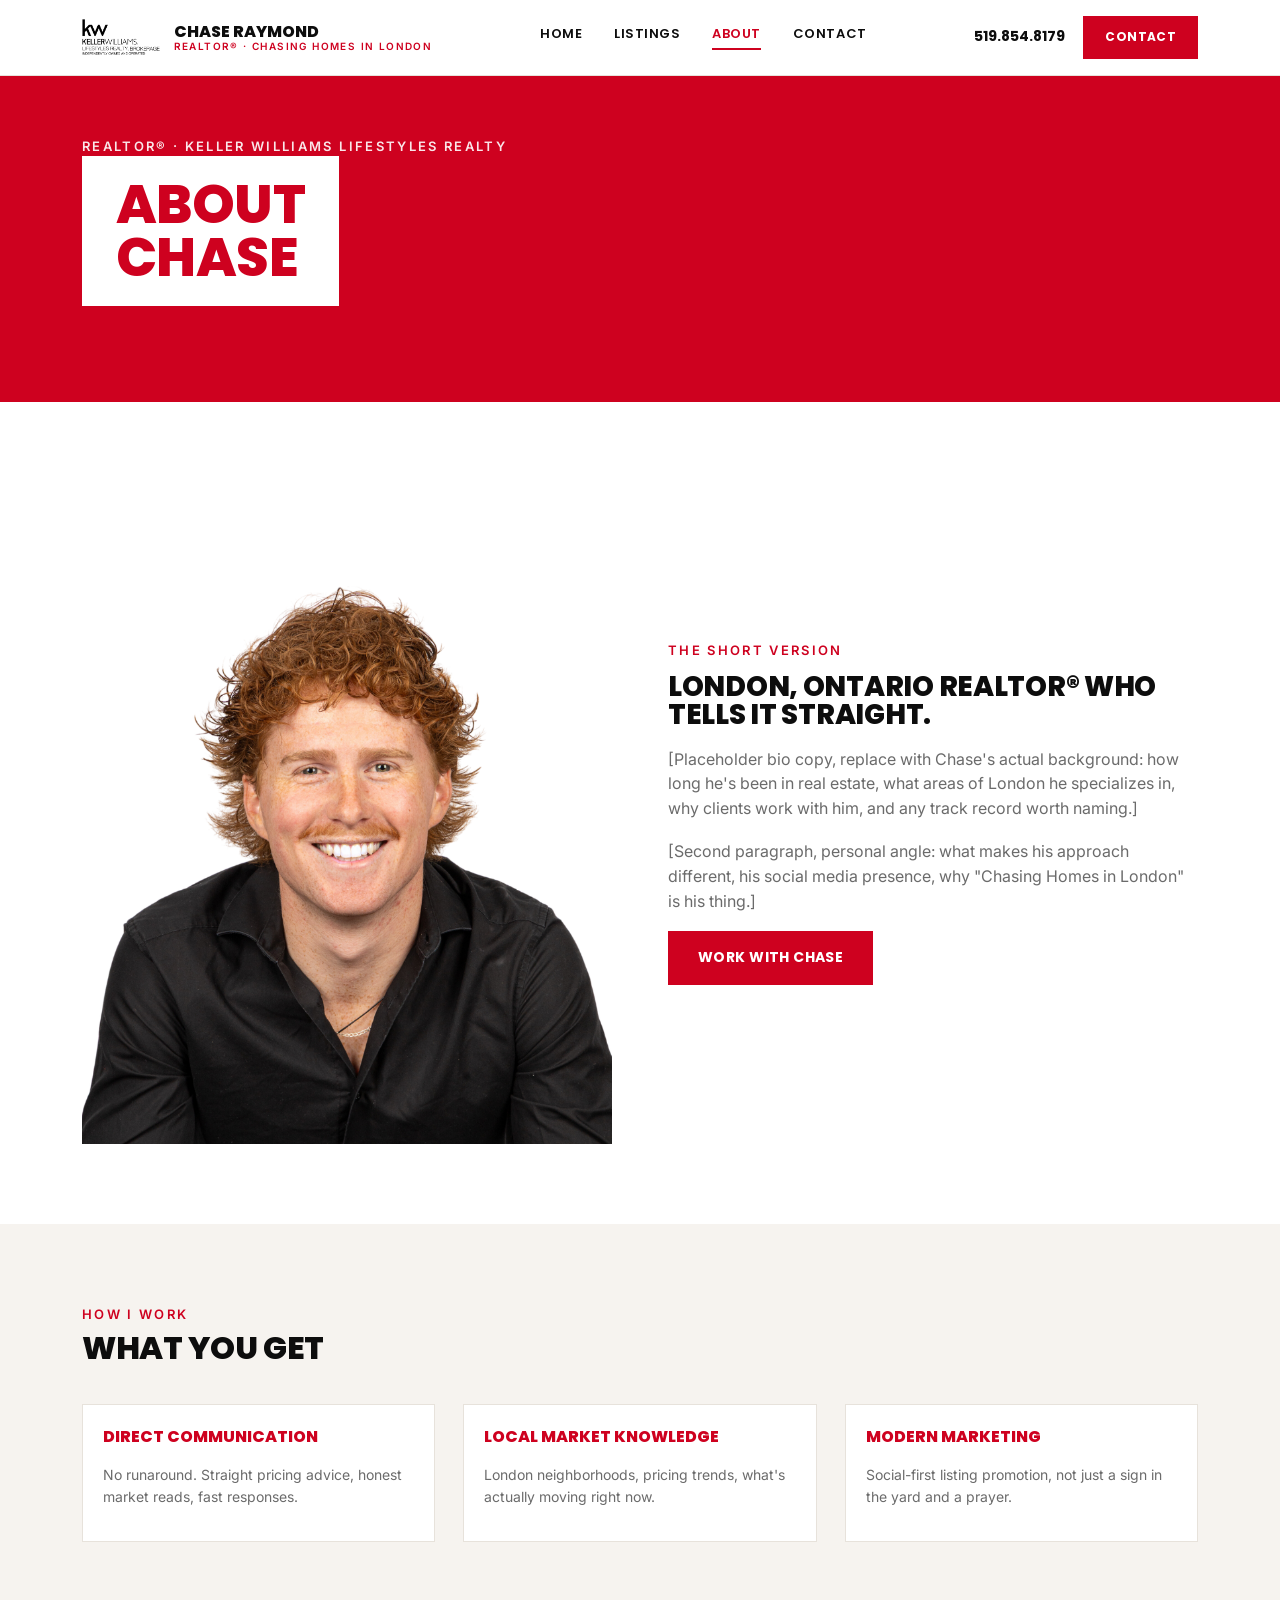
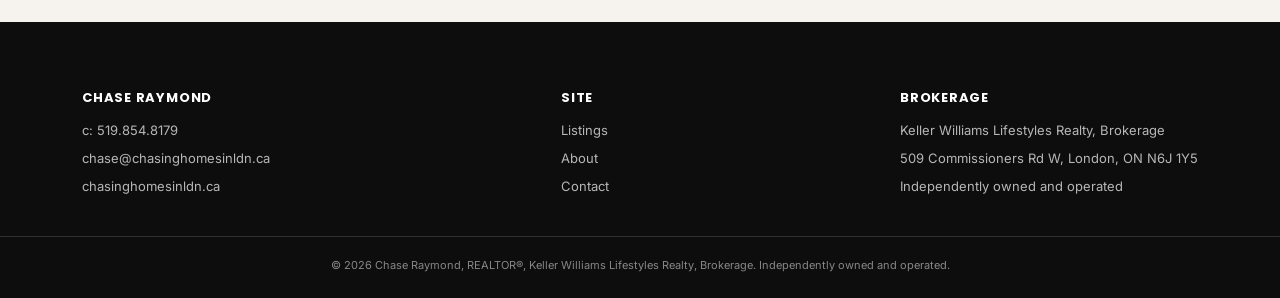
==== about.html @ 0db94415 "Add files via upload" ====
<!DOCTYPE html>
<html lang="en">
<head>
<meta charset="UTF-8">
<title>About Chase Raymond | REALTOR®, Keller Williams Lifestyles Realty</title>
<meta name="description" content="Meet Chase Raymond, a London, Ontario REALTOR® known for direct communication, local market knowledge, and modern marketing.">
<meta name="robots" content="index, follow">
<link rel="canonical" href="https://chasinghomesinldn.ca/about.html">
<meta name="viewport" content="width=device-width, initial-scale=1.0">

<meta property="og:type" content="profile">
<meta property="og:title" content="About Chase Raymond | REALTOR®">
<meta property="og:description" content="London, Ontario REALTOR® known for direct communication, local market knowledge, and modern marketing.">
<meta property="og:url" content="https://chasinghomesinldn.ca/about.html">
<meta property="og:image" content="https://chasinghomesinldn.ca/assets/og-image.jpg">
<meta property="og:locale" content="en_CA">

<meta name="twitter:card" content="summary_large_image">
<meta name="twitter:title" content="About Chase Raymond | REALTOR®">
<meta name="twitter:image" content="https://chasinghomesinldn.ca/assets/og-image.jpg">

<link rel="preconnect" href="https://fonts.googleapis.com">
<link href="https://fonts.googleapis.com/css2?family=Poppins:wght@400;600;700;800&family=Inter:wght@400;500;600&display=swap" rel="stylesheet">
<link rel="stylesheet" href="css/style.css">
</head>
<body>

<header class="site-header">
  <div class="nav-inner">
    <a class="nav-brand" href="index.html">
      <img src="assets/kw-logo-white.png" alt="Keller Williams" style="filter:invert(1) grayscale(1) brightness(0);">
      <span class="name">Chase Raymond<span>REALTOR® · Chasing Homes in London</span></span>
    </a>
    <nav class="nav-links">
      <a href="index.html">Home</a>
      <a href="listings.html">Listings</a>
      <a href="about.html" class="active">About</a>
      <a href="contact.html">Contact</a>
    </nav>
    <div class="nav-cta">
      <a href="tel:5198548179" class="nav-phone">519.854.8179</a>
      <a href="contact.html" class="btn btn-primary" style="padding:10px 20px;font-size:12px;">Contact</a>
      <button class="menu-toggle">&#9776;</button>
    </div>
  </div>
</header>

<section class="hero" style="padding:60px 0 70px;">
  <div class="wrap">
    <div class="eyebrow">Realtor® · Keller Williams Lifestyles Realty</div>
    <div class="panel"><h1>About<br>Chase</h1></div>
  </div>
</section>

<section class="alt">
  <div class="wrap split">
    <img class="photo-block" src="assets/Agent headshot.png" alt="Chase Raymond, REALTOR®">
    <div>
      <div class="eyebrow">The short version</div>
      <h2 style="font-size:28px;margin:12px 0 18px;">London, Ontario REALTOR® who tells it straight.</h2>
      <p style="color:var(--grey);font-size:16px;margin-bottom:18px;">
        [Placeholder bio copy, replace with Chase's actual background: how long he's been in real estate, what areas of London he specializes in, why clients work with him, and any track record worth naming.]
      </p>
      <p style="color:var(--grey);font-size:16px;margin-bottom:18px;">
        [Second paragraph, personal angle: what makes his approach different, his social media presence, why "Chasing Homes in London" is his thing.]
      </p>
      <a href="contact.html" class="btn btn-primary">Work With Chase</a>
    </div>
  </div>
</section>

<section>
  <div class="wrap">
    <div class="section-head">
      <div class="eyebrow">How I work</div>
      <h2>What you get</h2>
    </div>
    <div class="listing-grid">
      <div class="listing-card"><div class="body">
        <div style="font-family:'Poppins',sans-serif;font-weight:800;text-transform:uppercase;color:var(--red);margin-bottom:8px;">Direct communication</div>
        <p style="font-size:14px;color:var(--grey);">No runaround. Straight pricing advice, honest market reads, fast responses.</p>
      </div></div>
      <div class="listing-card"><div class="body">
        <div style="font-family:'Poppins',sans-serif;font-weight:800;text-transform:uppercase;color:var(--red);margin-bottom:8px;">Local market knowledge</div>
        <p style="font-size:14px;color:var(--grey);">London neighborhoods, pricing trends, what's actually moving right now.</p>
      </div></div>
      <div class="listing-card"><div class="body">
        <div style="font-family:'Poppins',sans-serif;font-weight:800;text-transform:uppercase;color:var(--red);margin-bottom:8px;">Modern marketing</div>
        <p style="font-size:14px;color:var(--grey);">Social-first listing promotion, not just a sign in the yard and a prayer.</p>
      </div></div>
    </div>
  </div>
</section>

<footer class="site-footer">
  <div class="wrap">
    <div class="col">
      <h4>Chase Raymond</h4>
      <a href="tel:5198548179">c: 519.854.8179</a>
      <a href="mailto:chase@chasinghomesinldn.ca">chase@chasinghomesinldn.ca</a>
      <a href="index.html">chasinghomesinldn.ca</a>
    </div>
    <div class="col">
      <h4>Site</h4>
      <a href="listings.html">Listings</a>
      <a href="about.html">About</a>
      <a href="contact.html">Contact</a>
    </div>
    <div class="col">
      <h4>Brokerage</h4>
      <a href="https://kwlifestyles.kw.com/" target="_blank" rel="noopener">Keller Williams Lifestyles Realty, Brokerage</a>
      <a href="https://www.google.com/maps/search/?api=1&query=509+Commissioners+Rd+W%2C+London%2C+ON+N6J+1Y5" target="_blank" rel="noopener">509 Commissioners Rd W, London, ON N6J 1Y5</a>
      <span style="display:block;font-size:13px;margin-bottom:8px;">Independently owned and operated</span>
    </div>
  </div>
  <div class="legal">&copy; 2026 Chase Raymond, REALTOR®, Keller Williams Lifestyles Realty, Brokerage. Independently owned and operated.</div>
</footer>

<script src="js/listings.js"></script>
</body>
</html>
---- css/style.css ----
/* ============================================
   Chase Raymond, Brand System Stylesheet
   Built from Brand Guidelines v1.0
   ============================================ */

:root{
  --red:#CE011F;
  --red-dark:#A50019;
  --black:#0D0D0D;
  --white:#FFFFFF;
  --offwhite:#F6F3EF;
  --grey:#6B6B6B;
  --line:#E7E2DB;
  --maxw:1180px;
}

*{box-sizing:border-box;}
html{scroll-behavior:smooth;}
body{
  margin:0;
  font-family:'Inter',sans-serif;
  color:var(--black);
  background:var(--offwhite);
  line-height:1.55;
}
img{max-width:100%;display:block;}
a{color:inherit;text-decoration:none;}

h1,h2,h3,.headline{
  font-family:'Poppins',sans-serif;
  font-weight:800;
  text-transform:uppercase;
  margin:0;
  line-height:1;
  letter-spacing:-0.01em;
}

.eyebrow{
  font-family:'Inter',sans-serif;
  font-weight:600;
  letter-spacing:0.18em;
  text-transform:uppercase;
  font-size:13px;
  color:var(--red);
}

.wrap{max-width:var(--maxw);margin:0 auto;padding:0 32px;}

/* ---------- Buttons ---------- */
.btn{
  display:inline-block;
  font-family:'Poppins',sans-serif;
  font-weight:700;
  text-transform:uppercase;
  letter-spacing:0.03em;
  font-size:14px;
  padding:14px 28px;
  border:2px solid transparent;
  cursor:pointer;
}
.btn-primary{background:var(--red);color:var(--white);}
.btn-primary:hover{background:var(--red-dark);}
.btn-outline{background:transparent;color:var(--white);border-color:var(--white);}
.btn-outline:hover{background:var(--white);color:var(--red);}
.btn-dark{background:var(--black);color:var(--white);}

/* ---------- Header / Nav ---------- */
header.site-header{
  background:var(--white);
  border-bottom:1px solid var(--line);
  position:sticky;
  top:0;
  z-index:50;
}
.nav-inner{
  display:flex;
  align-items:center;
  justify-content:space-between;
  padding:16px 32px;
  max-width:var(--maxw);
  margin:0 auto;
}
.nav-brand{display:flex;align-items:center;gap:14px;}
.nav-brand img{height:36px;width:auto;}
.nav-brand .name{
  font-family:'Poppins',sans-serif;
  font-weight:800;
  text-transform:uppercase;
  font-size:16px;
  color:var(--black);
  line-height:1.1;
}
.nav-brand .name span{display:block;font-family:'Inter',sans-serif;font-weight:600;font-size:10px;letter-spacing:0.14em;color:var(--red);text-transform:uppercase;}
nav.nav-links{display:flex;gap:32px;}
nav.nav-links a{
  font-family:'Poppins',sans-serif;
  font-weight:600;
  font-size:13px;
  text-transform:uppercase;
  letter-spacing:0.04em;
  color:var(--black);
  padding-bottom:4px;
  border-bottom:2px solid transparent;
}
nav.nav-links a:hover, nav.nav-links a.active{border-bottom-color:var(--red);color:var(--red);}
.nav-cta{display:flex;align-items:center;gap:18px;}
.nav-phone{font-family:'Poppins',sans-serif;font-weight:700;font-size:14px;}
.menu-toggle{display:none;background:none;border:none;font-size:26px;cursor:pointer;}

@media (max-width:860px){
  nav.nav-links{
    position:absolute;top:100%;left:0;right:0;
    background:var(--white);
    flex-direction:column;
    padding:20px 32px;
    border-bottom:1px solid var(--line);
    display:none;
    gap:18px;
  }
  nav.nav-links.open{display:flex;}
  .menu-toggle{display:block;}
  .nav-phone{display:none;}
}

/* ---------- Hero / Offset Block ---------- */
.hero{
  background:var(--red);
  color:var(--white);
  padding:90px 0 100px;
  position:relative;
  overflow:hidden;
}
.hero .wrap{position:relative;z-index:2;}
.hero .panel{
  background:var(--white);
  color:var(--red);
  display:inline-block;
  padding:22px 34px;
  margin-bottom:26px;
}
.hero .panel h1{font-size:54px;line-height:0.98;}
.hero .eyebrow{color:var(--white);opacity:0.9;}
.hero p.sub{
  font-size:18px;
  max-width:520px;
  margin:20px 0 32px;
  color:rgba(255,255,255,0.92);
}
.hero .actions{display:flex;gap:16px;flex-wrap:wrap;}

@media (max-width:640px){
  .hero .panel h1{font-size:38px;}
}

/* ---------- Section shell ---------- */
section{padding:80px 0;}
section.alt{background:var(--white);}
.section-head{margin-bottom:40px;max-width:640px;}
.section-head h2{font-size:32px;margin-top:8px;}
.section-head p{color:var(--grey);font-size:15px;margin-top:10px;}

/* ---------- Listing Cards ---------- */
.listing-grid{
  display:grid;
  grid-template-columns:repeat(auto-fit,minmax(300px,1fr));
  gap:28px;
}
.listing-card{
  background:var(--white);
  border:1px solid var(--line);
  overflow:hidden;
}
.listing-card .photo{
  height:200px;
  background:linear-gradient(135deg,var(--red),var(--red-dark));
  display:flex;
  align-items:center;
  justify-content:center;
  color:rgba(255,255,255,0.7);
  font-family:'Poppins',sans-serif;
  font-size:12px;
  text-transform:uppercase;
  letter-spacing:0.1em;
  position:relative;
}
.listing-card .tag{
  position:absolute;top:14px;left:14px;
  background:var(--white);color:var(--red);
  font-family:'Poppins',sans-serif;font-weight:800;font-size:11px;
  text-transform:uppercase;letter-spacing:0.05em;
  padding:6px 12px;
}
.listing-card .body{padding:20px;}
.listing-card .price{font-family:'Poppins',sans-serif;font-weight:800;font-size:22px;color:var(--red);}
.listing-card .addr{font-size:14px;color:var(--black);margin-top:4px;}
.listing-card .meta{font-size:13px;color:var(--grey);margin-top:10px;display:flex;gap:14px;}
.listing-card .cta{margin-top:16px;}
.listing-card .cta a{font-family:'Poppins',sans-serif;font-weight:700;font-size:12px;text-transform:uppercase;color:var(--red);border-bottom:1px solid var(--red);}

.listings-notice{
  background:var(--offwhite);
  border:1px dashed var(--grey);
  padding:16px 20px;
  font-size:13px;
  color:var(--grey);
  margin-bottom:32px;
}
.listings-notice b{color:var(--black);}

/* ---------- About / split ---------- */
.split{display:grid;grid-template-columns:1fr 1fr;gap:56px;align-items:center;}
@media (max-width:860px){.split{grid-template-columns:1fr;}}
.photo-block{
  background:var(--red);
  aspect-ratio:4/5;
  display:flex;
  align-items:center;
  justify-content:center;
  color:rgba(255,255,255,0.75);
  font-family:'Poppins',sans-serif;
  text-transform:uppercase;
  font-size:13px;
  letter-spacing:0.1em;
  text-align:center;
  padding:20px;
}
img.photo-block{
  object-fit:cover;
  padding:0;
}

/* ---------- Stats strip ---------- */
.stats{
  background:var(--black);
  color:var(--white);
  padding:48px 0;
}
.stats .wrap{display:grid;grid-template-columns:repeat(4,1fr);gap:24px;text-align:center;}
.stats .num{font-family:'Poppins',sans-serif;font-weight:800;font-size:36px;color:var(--red);}
.stats .label{font-size:12px;text-transform:uppercase;letter-spacing:0.08em;color:rgba(255,255,255,0.75);margin-top:6px;}
@media (max-width:640px){.stats .wrap{grid-template-columns:repeat(2,1fr);}}

/* ---------- Voice / quote block ---------- */
.quote-block{
  background:var(--red);
  color:var(--white);
  padding:64px 0;
  text-align:left;
}
.quote-block .panel{
  background:var(--white);color:var(--red);
  display:inline-block;padding:18px 28px;margin-bottom:20px;
}
.quote-block .panel h2{font-size:28px;}
.quote-block p{max-width:640px;font-size:16px;color:rgba(255,255,255,0.92);}

/* ---------- Contact form ---------- */
form.contact-form{display:grid;gap:18px;max-width:560px;}
form.contact-form label{
  font-family:'Poppins',sans-serif;
  font-weight:600;
  font-size:12px;
  text-transform:uppercase;
  letter-spacing:0.06em;
  color:var(--grey);
  display:block;
  margin-bottom:6px;
}
form.contact-form input,
form.contact-form textarea,
form.contact-form select{
  width:100%;
  padding:12px 14px;
  border:1px solid var(--line);
  background:var(--white);
  font-family:'Inter',sans-serif;
  font-size:14px;
}
form.contact-form textarea{min-height:120px;resize:vertical;}

.contact-info-block{background:var(--white);border:1px solid var(--line);padding:28px;}
.contact-info-block .row{display:flex;gap:14px;margin-bottom:16px;font-size:14px;}
.contact-info-block .row b{font-family:'Poppins',sans-serif;font-weight:700;min-width:70px;color:var(--red);text-transform:uppercase;font-size:12px;}

/* ---------- Footer ---------- */
footer.site-footer{
  background:var(--black);
  color:rgba(255,255,255,0.7);
  padding:48px 0 24px;
}
footer.site-footer .wrap{display:flex;justify-content:space-between;flex-wrap:wrap;gap:24px;}
footer.site-footer .col h4{
  font-family:'Poppins',sans-serif;color:var(--white);
  font-size:13px;text-transform:uppercase;letter-spacing:0.06em;margin-bottom:12px;
}
footer.site-footer a{font-size:13px;display:block;margin-bottom:8px;color:rgba(255,255,255,0.7);}
footer.site-footer a:hover{color:var(--red);}
footer.site-footer .legal{
  margin-top:32px;padding-top:20px;border-top:1px solid rgba(255,255,255,0.15);
  font-size:11px;color:rgba(255,255,255,0.5);text-align:center;
}
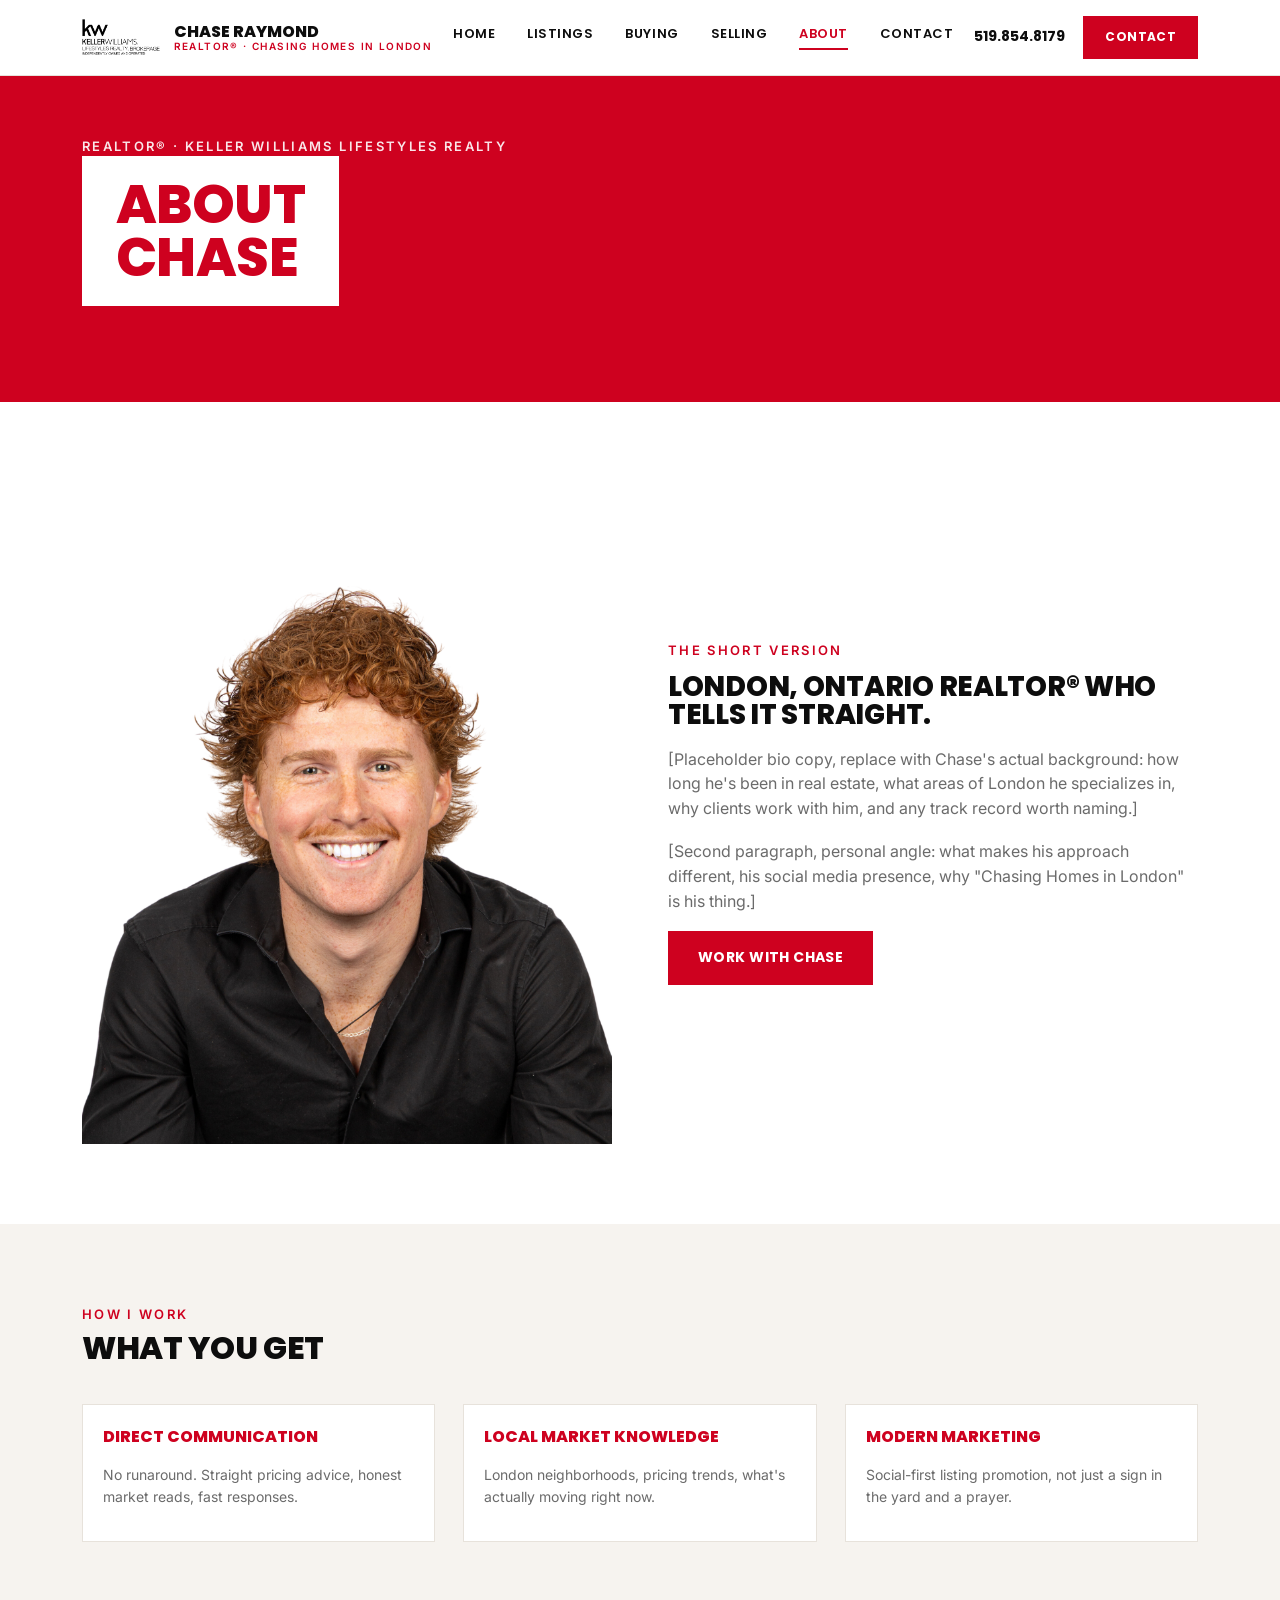
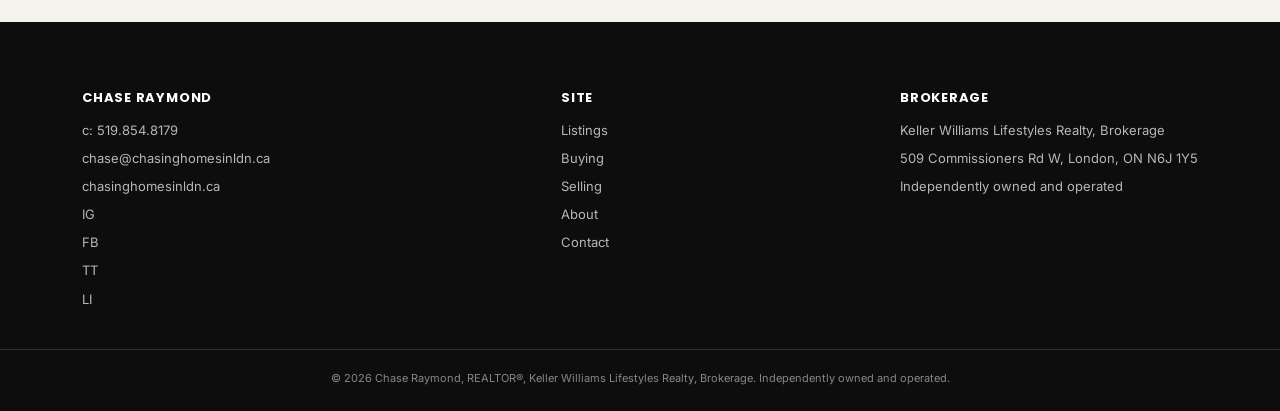
==== commit 5a453f79: "Add files via upload" ====
--- a/about.html
+++ b/about.html
@@ -34,6 +34,8 @@
     <nav class="nav-links">
       <a href="index.html">Home</a>
       <a href="listings.html">Listings</a>
+      <a href="buying.html">Buying</a>
+      <a href="selling.html">Selling</a>
       <a href="about.html" class="active">About</a>
       <a href="contact.html">Contact</a>
     </nav>
@@ -52,7 +54,7 @@
   </div>
 </section>
 
-<section class="alt">
+<section class="alt reveal">
   <div class="wrap split">
     <img class="photo-block" src="assets/Agent headshot.png" alt="Chase Raymond, REALTOR®">
     <div>
@@ -69,7 +71,7 @@
   </div>
 </section>
 
-<section>
+<section class="reveal">
   <div class="wrap">
     <div class="section-head">
       <div class="eyebrow">How I work</div>
@@ -99,10 +101,18 @@
       <a href="tel:5198548179">c: 519.854.8179</a>
       <a href="mailto:chase@chasinghomesinldn.ca">chase@chasinghomesinldn.ca</a>
       <a href="index.html">chasinghomesinldn.ca</a>
+      <div class="social-row">
+        <a href="#" aria-label="Instagram">IG</a>
+        <a href="#" aria-label="Facebook">FB</a>
+        <a href="#" aria-label="TikTok">TT</a>
+        <a href="#" aria-label="LinkedIn">LI</a>
+      </div>
     </div>
     <div class="col">
       <h4>Site</h4>
       <a href="listings.html">Listings</a>
+      <a href="buying.html">Buying</a>
+      <a href="selling.html">Selling</a>
       <a href="about.html">About</a>
       <a href="contact.html">Contact</a>
     </div>
@@ -117,5 +127,6 @@
 </footer>
 
 <script src="js/listings.js"></script>
+<script src="js/animations.js"></script>
 </body>
 </html>
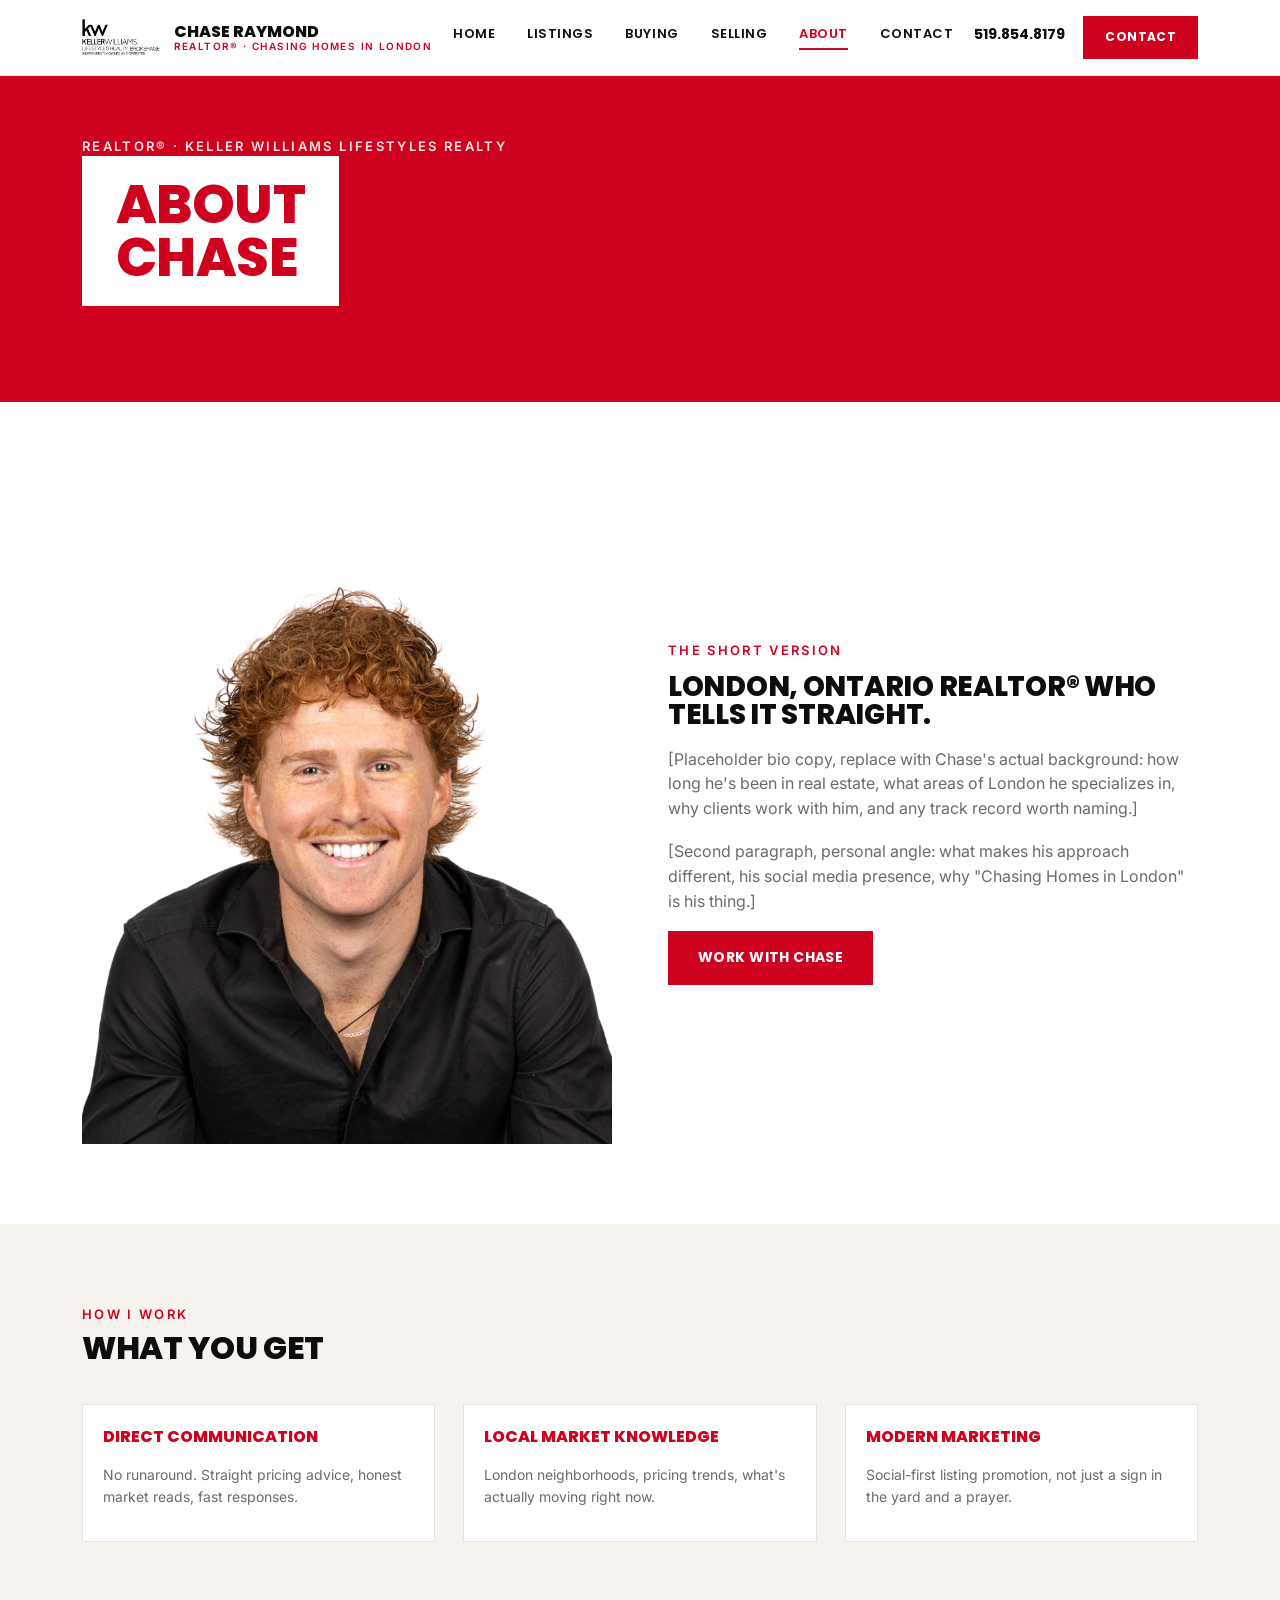
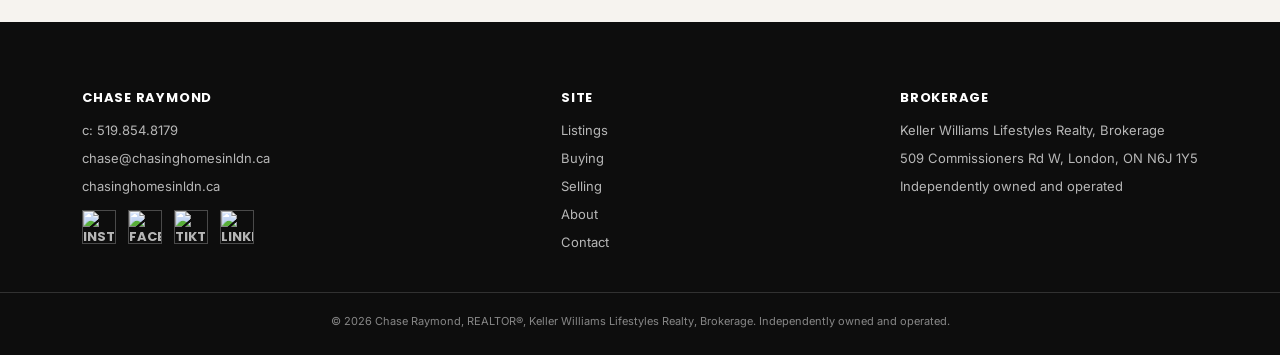
==== commit afe81e2f: "Add files via upload" ====
--- a/about.html
+++ b/about.html
@@ -102,10 +102,10 @@
       <a href="mailto:chase@chasinghomesinldn.ca">chase@chasinghomesinldn.ca</a>
       <a href="index.html">chasinghomesinldn.ca</a>
       <div class="social-row">
-        <a href="#" aria-label="Instagram">IG</a>
-        <a href="#" aria-label="Facebook">FB</a>
-        <a href="#" aria-label="TikTok">TT</a>
-        <a href="#" aria-label="LinkedIn">LI</a>
+        <a href="https://www.instagram.com/chasinghomesinldn/" target="_blank" rel="noopener" aria-label="Instagram"><img src="assets/Instagram.svg" alt="Instagram"></a>
+        <a href="https://www.facebook.com/ChasingHomesInLDN/" target="_blank" rel="noopener" aria-label="Facebook"><img src="assets/Facebook.svg" alt="Facebook"></a>
+        <a href="https://www.tiktok.com/@c.raymond30" target="_blank" rel="noopener" aria-label="TikTok"><img src="assets/Tiktok.svg" alt="TikTok"></a>
+        <a href="https://www.linkedin.com/in/chasinghomesinldn/" target="_blank" rel="noopener" aria-label="LinkedIn"><img src="assets/Linkedin.svg" alt="LinkedIn"></a>
       </div>
     </div>
     <div class="col">
--- a/css/style.css
+++ b/css/style.css
@@ -79,6 +79,7 @@
   padding:16px 32px;
   max-width:var(--maxw);
   margin:0 auto;
+  gap:16px;
 }
 .nav-brand{display:flex;align-items:center;gap:14px;}
 .nav-brand img{height:36px;width:auto;}
@@ -103,11 +104,31 @@
   border-bottom:2px solid transparent;
 }
 nav.nav-links a:hover, nav.nav-links a.active{border-bottom-color:var(--red);color:var(--red);}
-.nav-cta{display:flex;align-items:center;gap:18px;}
-.nav-phone{font-family:'Poppins',sans-serif;font-weight:700;font-size:14px;}
+.nav-cta{display:flex;align-items:center;gap:18px;flex-shrink:0;}
+.nav-phone{
+  font-family:'Poppins',sans-serif;
+  font-weight:700;
+  font-size:14px;
+  white-space:nowrap;
+  padding-bottom:4px;
+  border-bottom:2px solid transparent;
+  line-height:1.3;
+}
+.nav-phone:hover{border-bottom-color:var(--red);color:var(--red);}
 .menu-toggle{display:none;background:none;border:none;font-size:26px;cursor:pointer;}
 
-@media (max-width:860px){
+@media (max-width:1180px){
+  nav.nav-links{gap:16px;}
+  nav.nav-links a{font-size:12px;}
+  .nav-cta{gap:12px;}
+  .nav-brand .name{font-size:14px;}
+}
+
+@media (max-width:1040px){
+  .nav-phone{display:none;}
+}
+
+@media (max-width:940px){
   nav.nav-links{
     position:absolute;top:100%;left:0;right:0;
     background:var(--white);
@@ -119,7 +140,6 @@
   }
   nav.nav-links.open{display:flex;}
   .menu-toggle{display:block;}
-  .nav-phone{display:none;}
 }
 
 /* ---------- Hero / Offset Block ---------- */
@@ -150,6 +170,12 @@
 
 @media (max-width:640px){
   .hero .panel h1{font-size:38px;}
+}
+
+.hero-photo{
+  background:
+    linear-gradient(180deg, rgba(13,13,13,0.5), rgba(13,13,13,0.72)),
+    url('../assets/London%20Skyline.jpg') center/cover no-repeat;
 }
 
 /* ---------- Section shell ---------- */
@@ -299,3 +325,71 @@
   margin-top:32px;padding-top:20px;border-top:1px solid rgba(255,255,255,0.15);
   font-size:11px;color:rgba(255,255,255,0.5);text-align:center;
 }
+
+/* ---------- Social icons ---------- */
+.social-row{display:flex;gap:12px;margin-top:14px;}
+.social-row a{
+  width:34px;height:34px;
+  display:flex;align-items:center;justify-content:center;
+  border:1px solid rgba(255,255,255,0.25);
+  color:rgba(255,255,255,0.85);
+  font-family:'Poppins',sans-serif;font-weight:700;font-size:12px;
+  text-transform:uppercase;
+}
+.social-row a:hover{border-color:var(--red);color:var(--red);background:rgba(255,255,255,0.05);}
+
+/* ---------- Tabs (listings toggle) ---------- */
+.tab-row{display:flex;gap:10px;margin-bottom:28px;flex-wrap:wrap;}
+.tab-btn{
+  font-family:'Poppins',sans-serif;font-weight:700;font-size:12px;text-transform:uppercase;
+  letter-spacing:0.03em;
+  background:var(--white);border:1px solid var(--line);color:var(--black);
+  padding:10px 20px;cursor:pointer;
+}
+.tab-btn.active{background:var(--black);color:var(--white);border-color:var(--black);}
+.tab-panel{display:none;}
+.tab-panel.active{display:block;}
+
+/* ---------- Process steps ---------- */
+.process-list{counter-reset:step;display:grid;gap:20px;margin-top:8px;}
+.process-step{
+  display:grid;grid-template-columns:56px 1fr;gap:20px;
+  background:var(--white);border:1px solid var(--line);padding:22px;
+}
+.process-step .step-num{
+  counter-increment:step;
+  font-family:'Poppins',sans-serif;font-weight:800;font-size:22px;color:var(--red);
+  display:flex;align-items:flex-start;justify-content:center;
+}
+.process-step .step-num::before{content:counter(step);}
+.process-step h3{font-size:15px;text-transform:none;font-family:'Poppins',sans-serif;font-weight:700;margin-bottom:6px;}
+.process-step p{font-size:14px;color:var(--grey);margin:0;}
+
+/* ---------- Tip cards ---------- */
+.tip-grid{display:grid;grid-template-columns:repeat(auto-fit,minmax(260px,1fr));gap:20px;}
+.tip-card{background:var(--white);border:1px solid var(--line);border-left:4px solid var(--red);padding:20px;}
+.tip-card h3{font-size:14px;text-transform:none;font-family:'Poppins',sans-serif;font-weight:700;margin-bottom:8px;}
+.tip-card p{font-size:14px;color:var(--grey);margin:0;}
+
+/* ---------- Lead capture form ---------- */
+.lead-box{background:var(--black);color:var(--white);padding:40px;display:grid;grid-template-columns:1.1fr 1fr;gap:36px;align-items:center;}
+@media (max-width:760px){.lead-box{grid-template-columns:1fr;}}
+.lead-box h2{font-size:24px;color:var(--white);}
+.lead-box p{font-size:14px;color:rgba(255,255,255,0.75);margin-top:10px;}
+.lead-form{display:flex;gap:10px;flex-wrap:wrap;}
+.lead-form input[type="email"]{
+  flex:1;min-width:200px;padding:14px 16px;border:1px solid rgba(255,255,255,0.3);
+  background:rgba(255,255,255,0.05);color:var(--white);font-family:'Inter',sans-serif;font-size:14px;
+}
+.lead-form input[type="email"]::placeholder{color:rgba(255,255,255,0.5);}
+.lead-form .btn-primary{white-space:nowrap;}
+.lead-note{font-size:11px;color:rgba(255,255,255,0.5);margin-top:10px;}
+
+/* ---------- Scroll reveal ---------- */
+.reveal{opacity:0;transform:translateY(24px);transition:opacity 0.6s ease, transform 0.6s ease;}
+.reveal.in-view{opacity:1;transform:translateY(0);}
+.reveal-stagger.in-view .reveal-item{opacity:1;transform:translateY(0);}
+.reveal-item{opacity:0;transform:translateY(20px);transition:opacity 0.5s ease, transform 0.5s ease;}
+@media (prefers-reduced-motion: reduce){
+  .reveal, .reveal-item{opacity:1;transform:none;transition:none;}
+}
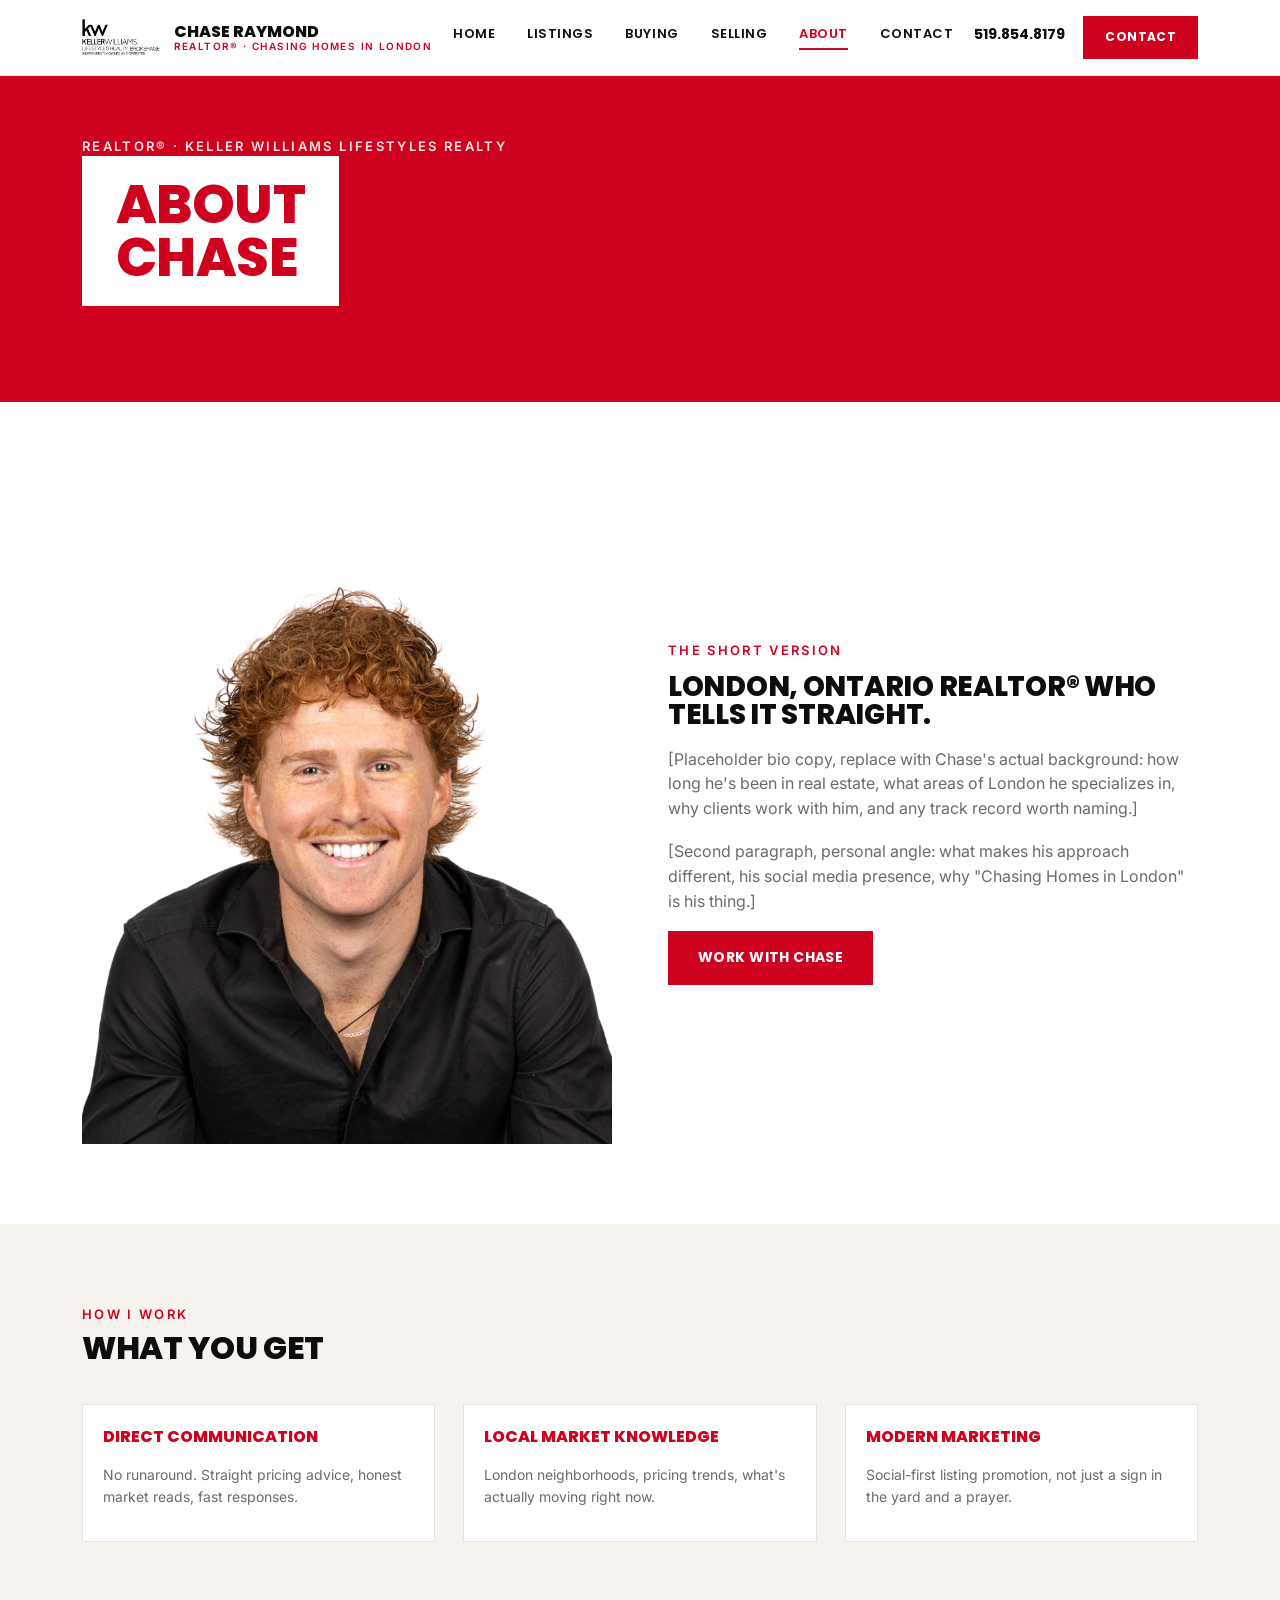
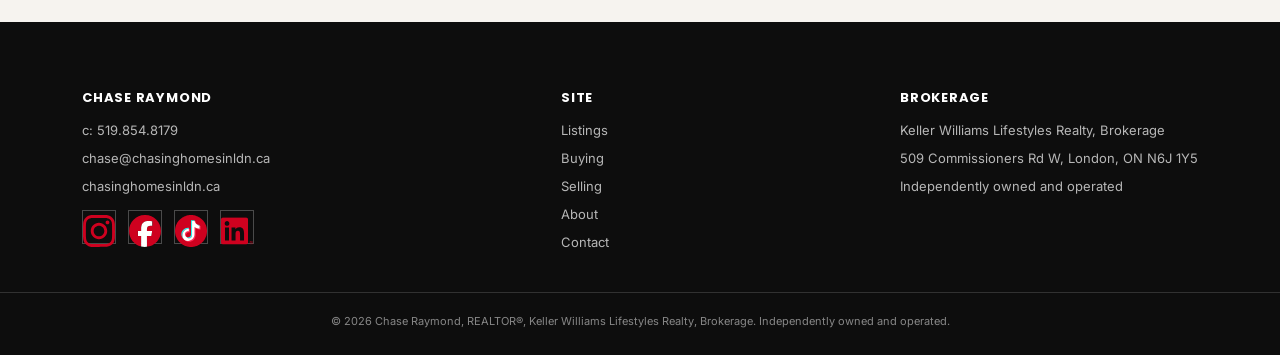
==== commit 63527d73: "Add files via upload" ====
--- a/about.html
+++ b/about.html
@@ -7,6 +7,7 @@
 <meta name="robots" content="index, follow">
 <link rel="canonical" href="https://chasinghomesinldn.ca/about.html">
 <meta name="viewport" content="width=device-width, initial-scale=1.0">
+<link rel="icon" type="image/svg+xml" href="assets/favicon.svg">
 
 <meta property="og:type" content="profile">
 <meta property="og:title" content="About Chase Raymond | REALTOR®">
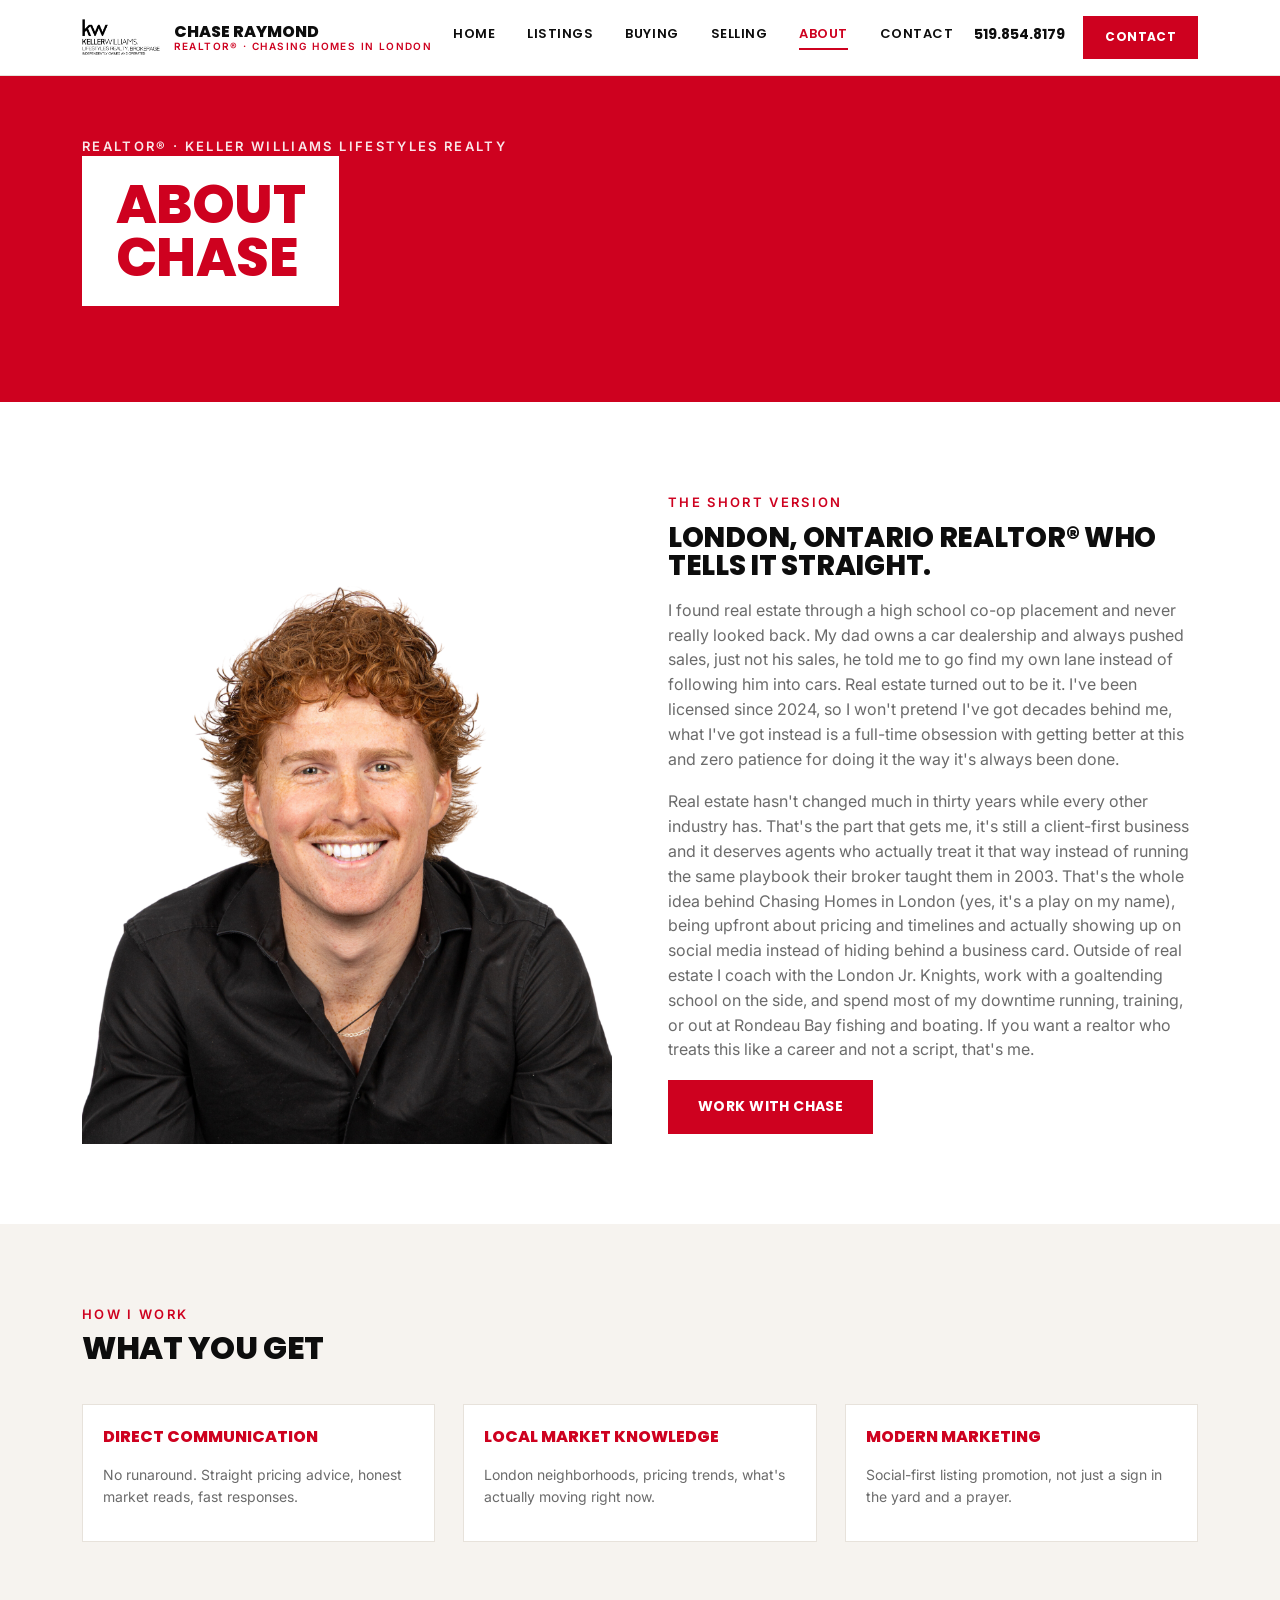
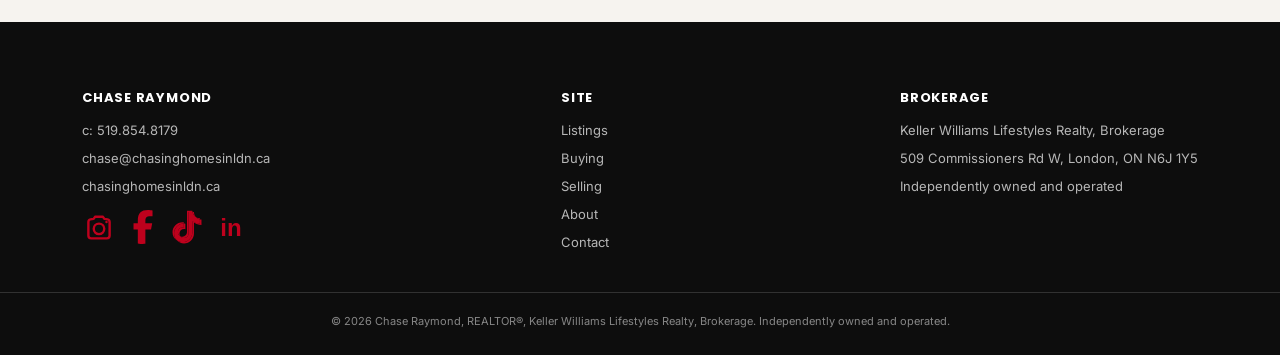
==== commit f79bba2d: "Add files via upload" ====
--- a/about.html
+++ b/about.html
@@ -62,10 +62,10 @@
       <div class="eyebrow">The short version</div>
       <h2 style="font-size:28px;margin:12px 0 18px;">London, Ontario REALTOR® who tells it straight.</h2>
       <p style="color:var(--grey);font-size:16px;margin-bottom:18px;">
-        [Placeholder bio copy, replace with Chase's actual background: how long he's been in real estate, what areas of London he specializes in, why clients work with him, and any track record worth naming.]
+        I found real estate through a high school co-op placement and never really looked back. My dad owns a car dealership and always pushed sales, just not his sales, he told me to go find my own lane instead of following him into cars. Real estate turned out to be it. I've been licensed since 2024, so I won't pretend I've got decades behind me, what I've got instead is a full-time obsession with getting better at this and zero patience for doing it the way it's always been done.
       </p>
       <p style="color:var(--grey);font-size:16px;margin-bottom:18px;">
-        [Second paragraph, personal angle: what makes his approach different, his social media presence, why "Chasing Homes in London" is his thing.]
+        Real estate hasn't changed much in thirty years while every other industry has. That's the part that gets me, it's still a client-first business and it deserves agents who actually treat it that way instead of running the same playbook their broker taught them in 2003. That's the whole idea behind Chasing Homes in London (yes, it's a play on my name), being upfront about pricing and timelines and actually showing up on social media instead of hiding behind a business card. Outside of real estate I coach with the London Jr. Knights, work with a goaltending school on the side, and spend most of my downtime running, training, or out at Rondeau Bay fishing and boating. If you want a realtor who treats this like a career and not a script, that's me.
       </p>
       <a href="contact.html" class="btn btn-primary">Work With Chase</a>
     </div>
--- a/css/style.css
+++ b/css/style.css
@@ -280,6 +280,30 @@
 .quote-block .panel h2{font-size:28px;}
 .quote-block p{max-width:640px;font-size:16px;color:rgba(255,255,255,0.92);}
 
+/* ---------- Homepage CTA split ---------- */
+.cta-split{background:var(--red);padding:70px 0;}
+.cta-split h2{
+  color:var(--white);font-family:'Poppins',sans-serif;font-weight:800;
+  text-transform:uppercase;font-size:30px;margin:6px 0 36px;
+}
+.cta-split-grid{display:grid;grid-template-columns:repeat(3,1fr);gap:20px;}
+.cta-card{
+  background:var(--white);color:var(--black);padding:28px;
+  display:flex;flex-direction:column;gap:10px;text-decoration:none;
+  transition:transform 0.2s ease, box-shadow 0.2s ease;
+}
+.cta-card:hover{transform:translateY(-4px);box-shadow:0 14px 26px rgba(0,0,0,0.28);}
+.cta-card h3{
+  font-family:'Poppins',sans-serif;font-weight:800;text-transform:uppercase;
+  font-size:18px;color:var(--red);
+}
+.cta-card p{font-size:14px;color:var(--grey);flex:1;line-height:1.5;}
+.cta-card-link{
+  font-family:'Poppins',sans-serif;font-weight:700;font-size:12px;
+  text-transform:uppercase;letter-spacing:0.04em;color:var(--black);
+}
+@media (max-width:820px){.cta-split-grid{grid-template-columns:1fr;}}
+
 /* ---------- Contact form ---------- */
 form.contact-form{display:grid;gap:18px;max-width:560px;}
 form.contact-form label{
@@ -327,16 +351,15 @@
 }
 
 /* ---------- Social icons ---------- */
-.social-row{display:flex;gap:12px;margin-top:14px;}
+.social-row{display:flex;gap:10px;margin-top:14px;}
 .social-row a{
   width:34px;height:34px;
   display:flex;align-items:center;justify-content:center;
-  border:1px solid rgba(255,255,255,0.25);
-  color:rgba(255,255,255,0.85);
-  font-family:'Poppins',sans-serif;font-weight:700;font-size:12px;
-  text-transform:uppercase;
-}
-.social-row a:hover{border-color:var(--red);color:var(--red);background:rgba(255,255,255,0.05);}
+  opacity:0.92;
+  transition:opacity 0.2s ease, transform 0.2s ease;
+}
+.social-row a:hover{opacity:1;transform:translateY(-2px);}
+.social-row img{width:100%;height:100%;display:block;}
 
 /* ---------- Tabs (listings toggle) ---------- */
 .tab-row{display:flex;gap:10px;margin-bottom:28px;flex-wrap:wrap;}
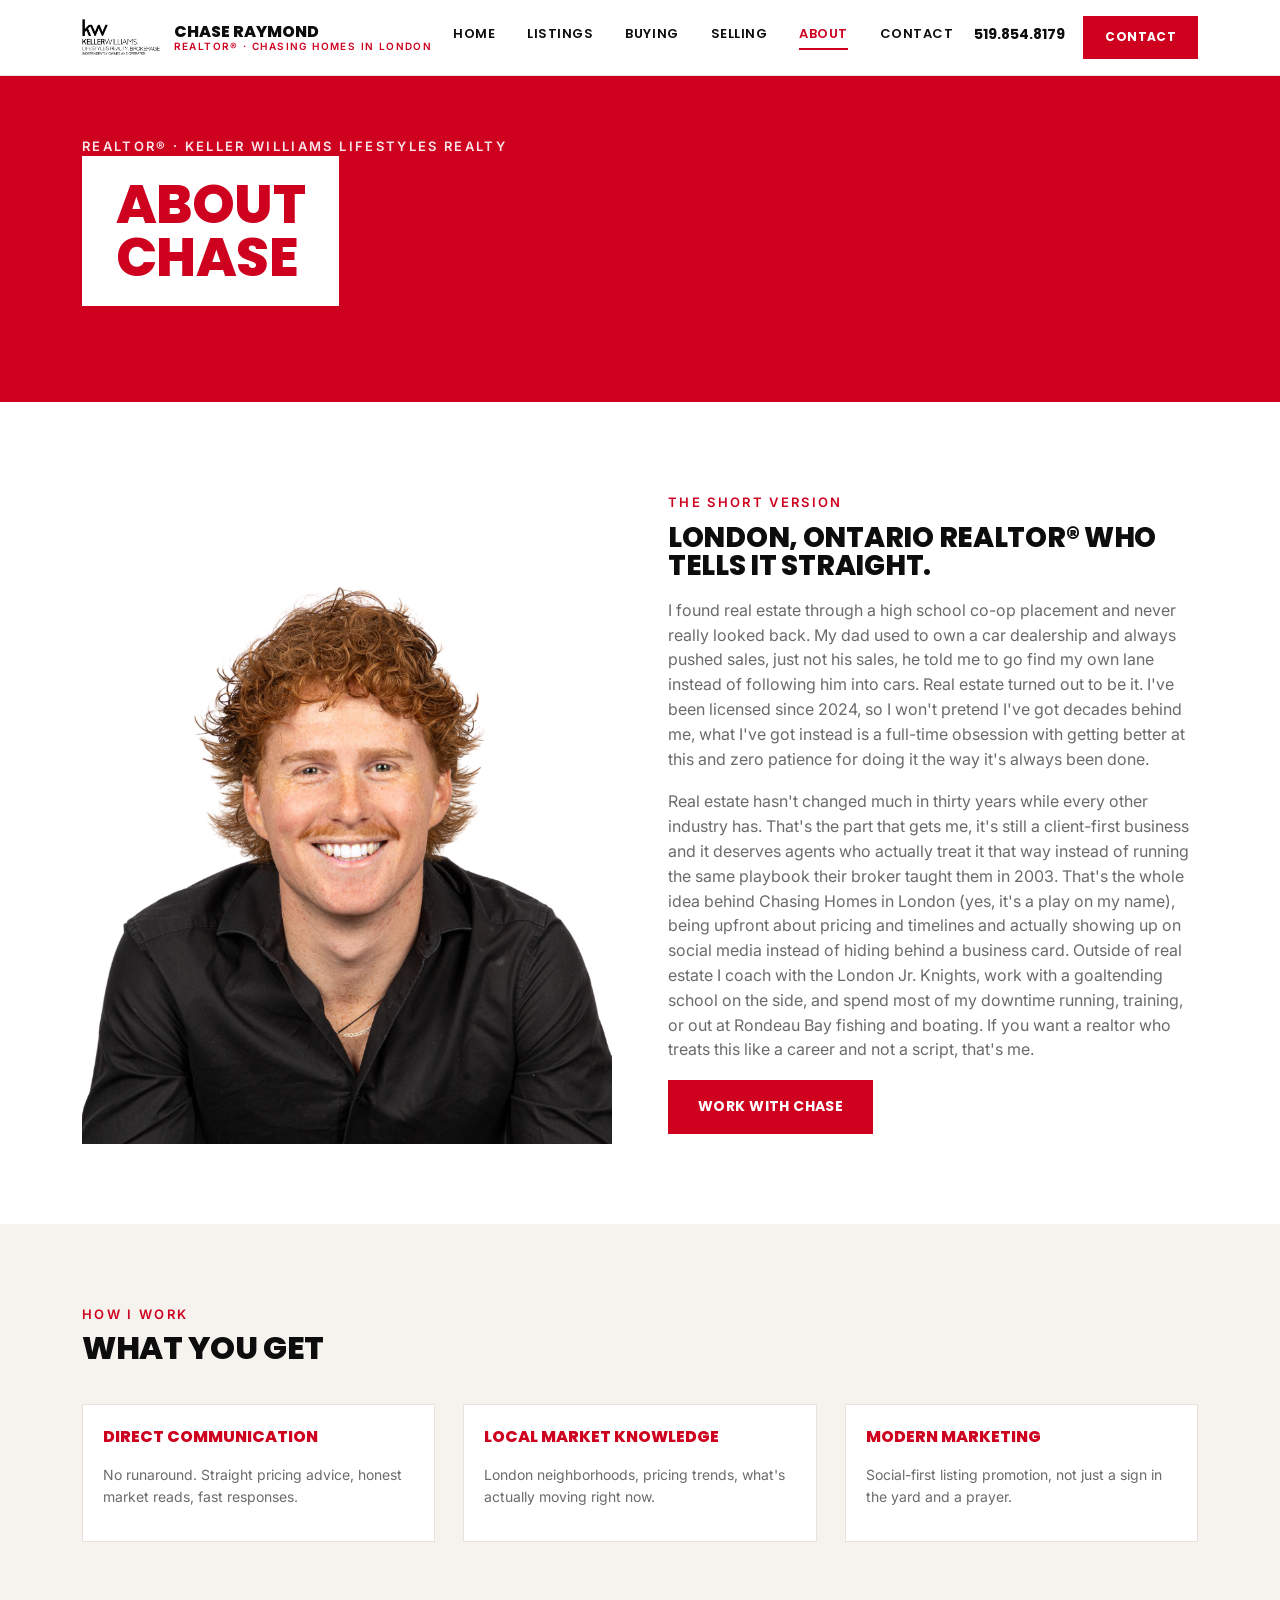
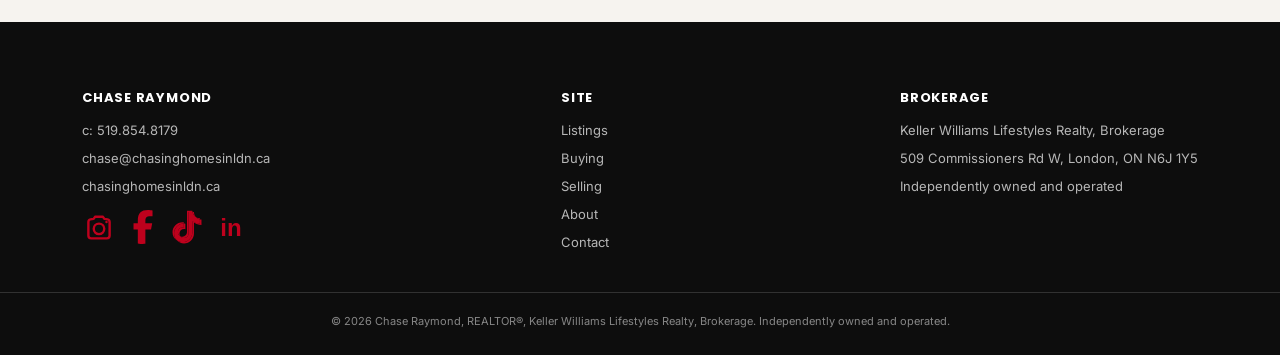
==== commit 7cf3e1b3: "Add files via upload" ====
--- a/about.html
+++ b/about.html
@@ -13,12 +13,12 @@
 <meta property="og:title" content="About Chase Raymond | REALTOR®">
 <meta property="og:description" content="London, Ontario REALTOR® known for direct communication, local market knowledge, and modern marketing.">
 <meta property="og:url" content="https://chasinghomesinldn.ca/about.html">
-<meta property="og:image" content="https://chasinghomesinldn.ca/assets/og-image.jpg">
+<meta property="og:image" content="https://chasinghomesinldn.ca/assets/Agent%20headshot.png">
 <meta property="og:locale" content="en_CA">
 
 <meta name="twitter:card" content="summary_large_image">
 <meta name="twitter:title" content="About Chase Raymond | REALTOR®">
-<meta name="twitter:image" content="https://chasinghomesinldn.ca/assets/og-image.jpg">
+<meta name="twitter:image" content="https://chasinghomesinldn.ca/assets/Agent%20headshot.png">
 
 <link rel="preconnect" href="https://fonts.googleapis.com">
 <link href="https://fonts.googleapis.com/css2?family=Poppins:wght@400;600;700;800&family=Inter:wght@400;500;600&display=swap" rel="stylesheet">
@@ -62,7 +62,7 @@
       <div class="eyebrow">The short version</div>
       <h2 style="font-size:28px;margin:12px 0 18px;">London, Ontario REALTOR® who tells it straight.</h2>
       <p style="color:var(--grey);font-size:16px;margin-bottom:18px;">
-        I found real estate through a high school co-op placement and never really looked back. My dad owns a car dealership and always pushed sales, just not his sales, he told me to go find my own lane instead of following him into cars. Real estate turned out to be it. I've been licensed since 2024, so I won't pretend I've got decades behind me, what I've got instead is a full-time obsession with getting better at this and zero patience for doing it the way it's always been done.
+        I found real estate through a high school co-op placement and never really looked back. My dad used to own a car dealership and always pushed sales, just not his sales, he told me to go find my own lane instead of following him into cars. Real estate turned out to be it. I've been licensed since 2024, so I won't pretend I've got decades behind me, what I've got instead is a full-time obsession with getting better at this and zero patience for doing it the way it's always been done.
       </p>
       <p style="color:var(--grey);font-size:16px;margin-bottom:18px;">
         Real estate hasn't changed much in thirty years while every other industry has. That's the part that gets me, it's still a client-first business and it deserves agents who actually treat it that way instead of running the same playbook their broker taught them in 2003. That's the whole idea behind Chasing Homes in London (yes, it's a play on my name), being upfront about pricing and timelines and actually showing up on social media instead of hiding behind a business card. Outside of real estate I coach with the London Jr. Knights, work with a goaltending school on the side, and spend most of my downtime running, training, or out at Rondeau Bay fishing and boating. If you want a realtor who treats this like a career and not a script, that's me.
